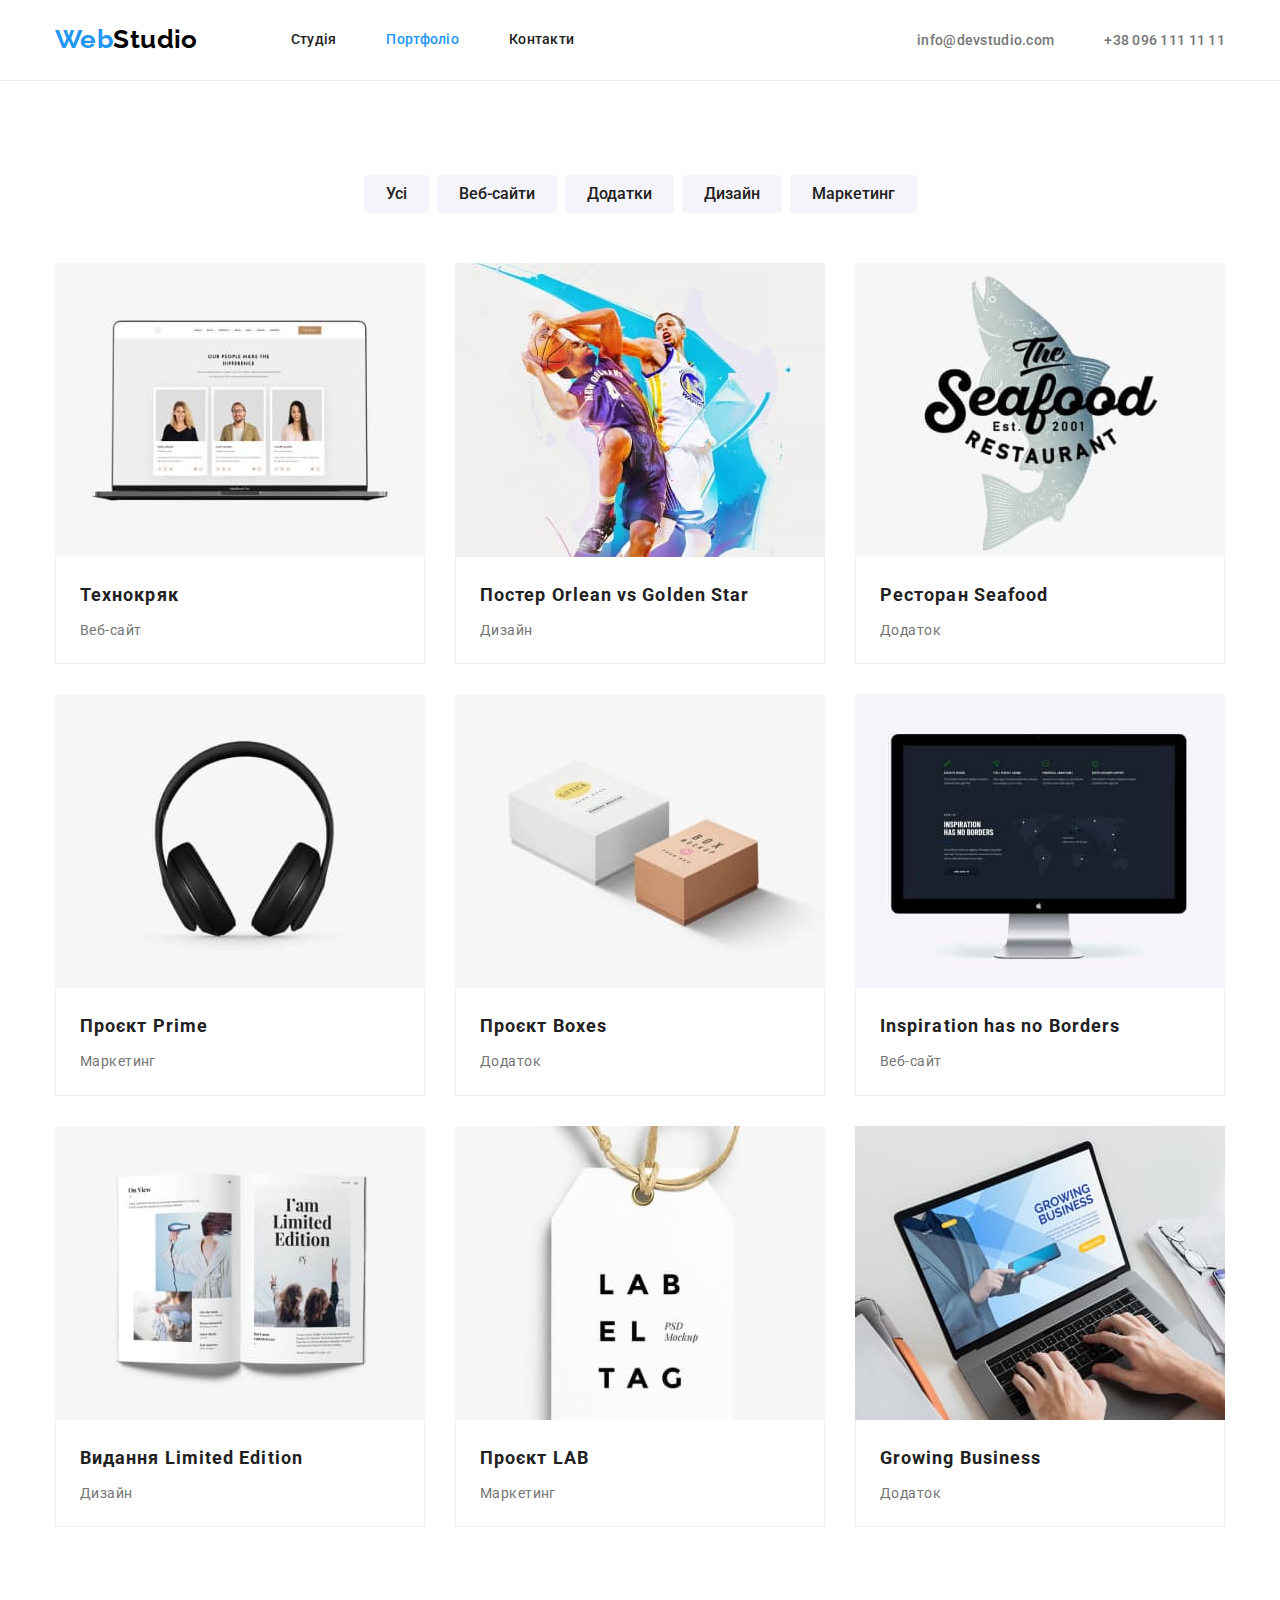
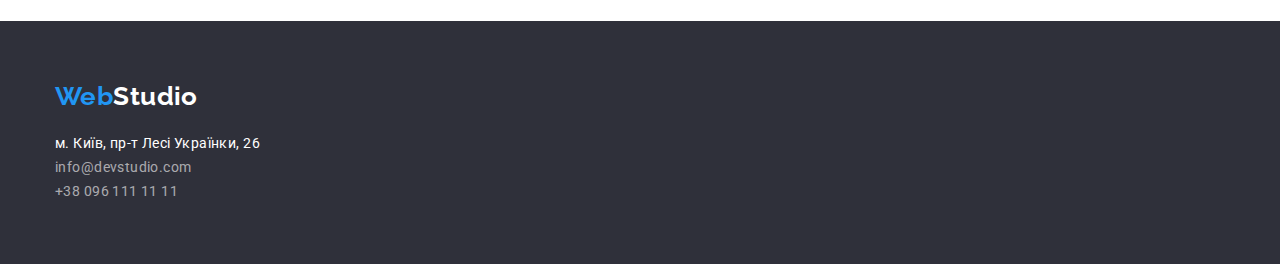
==== portfolio.html @ 47d5ba4a "Initial commit" ====
<!DOCTYPE html>
<html lang="uk">

<head>
    <meta charset="UTF-8">
    <meta http-equiv="X-UA-Compatible" content="IE=edge">
    <meta name="viewport" content="width=device-width, initial-scale=1.0">
    <title>Студія</title>
    <link rel="preconnect" href="https://fonts.googleapis.com">
    <link rel="preconnect" href="https://fonts.gstatic.com" crossorigin>
    <link
        href="https://fonts.googleapis.com/css2?family=Raleway:wght@700&family=Roboto:wght@400;500;700;900&display=swap"
        rel="stylesheet">
    <link rel="stylesheet"
        href="https://cdnjs.cloudflare.com/ajax/libs/modern-normalize/1.1.0/modern-normalize.min.css">
    <link rel="stylesheet" href="./css/styles.css">

</head>

<body>
    <header class="page-header">
        <div class="header-container container">
            <nav class="main-nav">
                <a href="./index.html" class="logo link"><span class="accent">Web</span>Studio</a>

                <ul class="site-nav list">
                    <li class="item">
                        <a href="./index.html" class="link">Студія</a>
                    </li>
                    <li class="item">
                        <a href="./portfolio.html" class="current link">Портфоліо</a>
                    </li>
                    <li class="item">
                        <a href="" class="link">Контакти</a>
                    </li>
                </ul>
            </nav>

            <ul class="header-contacts list">
                <li class="item">
                    <a href="mailto:info@devstudio.com" class="email link">info@devstudio.com</a>
                </li>
                <li class="item">
                    <a href="tel:+380961111111" class="tel link">+38 096 111 11 11</a>
                </li>
            </ul>
        </div>
    </header>

    <main>
        <section class="section">
            <div class="container">
                <h1 class="visually-hidden ">
                    Приклади робот
                </h1>
                <ul class="filter-list list">
                    <li class="item">
                        <button class="button" type="button">Усі</button>
                    </li>
                    <li class="item">
                        <button class="button" type="button">Веб-сайти</button>
                    </li>
                    <li class="item">
                        <button class="button" type="button">Додатки</button>
                    </li>
                    <li class="item">
                        <button class="button" type="button">Дизайн</button>
                    </li>
                    <li class="item">
                        <button class="button" type="button">Маркетинг</button>
                    </li>
                </ul>

                <ul class="portfolio list">
                    <li class="portfolio-item">
                        <a href="" class="link">
                            <img src="./images/techno.jpg" alt="екран ноутбука" width="370" height="294" class="image">
                            <div class="label">
                                <h2 class="title">
                                    Технокряк
                                </h2>
                                <p class="text">
                                    Веб-сайт
                                </p>
                            </div>
                        </a>
                    </li>
                    <li class="portfolio-item">
                        <a href="" class="link">
                            <img src="./images/poster.jpg" alt="баскетбол" width="370" height="294" class="image">
                            <div class="label">
                                <h2 class="title">
                                    Постер <span lang="en">Orlean vs Golden Star</span></h2>
                                <p class="text">
                                    Дизайн
                                </p>
                            </div>
                        </a>
                    </li>
                    <li class="portfolio-item">
                        <a href="" class="link">
                            <img src="./images/seafood.jpg" alt="логотип ресторану" width="370" height="294"
                                class="image">
                            <div class="label">
                                <h2 class="title">
                                    Ресторан <span lang="en">Seafood</span>
                                </h2>
                                <p class="text">
                                    Додаток
                                </p>
                            </div>
                        </a>
                    </li>
                    <li class="portfolio-item">
                        <a href="" class="link">
                            <img src="./images/prime.jpg" alt="навушники" width="370" height="294" class="image">
                            <div class="label">
                                <h2 class="title">
                                    Проєкт <span lang="en">Prime</span>
                                </h2>
                                <p class="text">
                                    Маркетинг
                                </p>
                            </div>
                        </a>
                    </li>
                    <li class="portfolio-item">
                        <a href="" class="link">
                            <img src="./images/boxes.jpg" alt="коробки" width="370" height="294" class="image">
                            <div class="label">
                                <h2 class="title">
                                    Проєкт <span lang="en">Boxes</span>
                                </h2>
                                <p class="text">
                                    Додаток
                                </p>
                            </div>
                        </a>
                    </li>
                    <li class="portfolio-item">
                        <a href="" class="link">
                            <img src="./images/inspiration.jpg" alt="монітор" width="370" height="294" class="image">
                            <div class="label">
                                <h2 class="title" lang="en">
                                    Inspiration has no Borders
                                </h2>
                                <p class="text">
                                    Веб-сайт
                                </p>
                            </div>
                        </a>
                    </li>
                    <li class="portfolio-item">
                        <a href="" class="link">
                            <img src="./images/limited.jpg" alt="журнал" width="370" height="294" class="image">
                            <div class="label">
                                <h2 class="title">
                                    Видання <span lang="en">Limited Edition</span>
                                </h2>
                                <p class="text">
                                    Дизайн
                                </p>
                            </div>
                        </a>
                    </li>
                    <li class="portfolio-item">
                        <a href="" class="link">
                            <img src="./images/lab.jpg" alt="ярлик" width="370" height="294" class="image">
                            <div class="label">
                                <h2 class="title">
                                    Проєкт <span lang="en">LAB</span>
                                </h2>
                                <p class="text">
                                    Маркетинг
                                </p>
                            </div>
                        </a>
                    </li>
                    <li class="portfolio-item">
                        <a href="" class="link">
                            <img src="./images/business.jpg" alt="ноутбук" width="370" height="294" class="image">
                            <div class="label">
                                <h2 class="title" lang="en">
                                    Growing Business
                                </h2>
                                <p class="text">
                                    Додаток
                                </p>
                            </div>
                        </a>
                    </li>
                </ul>
            </div>
        </section>
    </main>


    <footer class="page-footer">
        <div class="container">
            <a href="./index.html" class="logo link"><span class="accent">Web</span>Studio</a>

            <address>
                <ul class="footer-contacts list">
                    <li>
                        <a href="https://goo.gl/maps/CPtrU1FHBa2aNyZL9" class="address link" target="_blank"
                            rel="noopener noreferrer nofollow">м. Київ, пр-т Лесі
                            Українки, 26</a>
                    </li>
                    <li>
                        <a href="mailto:info@devstudio.com" class="email link">info@devstudio.com</a>
                    </li>
                    <li>
                        <a href="tel:+380961111111" class="tel link">+38 096 111 11 11</a>
                    </li>
                </ul>
            </address>
        </div>
    </footer>

</body>

</html>
---- css/styles.css ----
:root {
    --primary-text-color: #757575;
    --secondary-text-color: #212121;
    --accent-color: #2196f3;
    --dark-accent-color: #188CE8;
    --primary-white-color: #ffffff;
    --transparent-white-color: rgba(255, 255, 255, 0.6);
    --secondary-bg-color: #F5F4FA;
    --dark-bg-color: #2F303A;
}

body {
    color: var(--primary-text-color);
    background-color: var(--primary-white-color);
    font-family: 'Roboto', sans-serif;
    font-size: 14px;
    letter-spacing: 0.03em;
}

.list {
    padding: 0;
    margin: 0;

    list-style: none;
}

.link {
    margin-top: 0;
    margin-bottom: 0;
    text-decoration: none;
}

.image {
    display: block;
}

.image {
    display: block;
}

h1,
h2,
h3,
h4,
h5,
h6,
p,
ul {
    margin-top: 0;
    margin-bottom: 0;
}

.visually-hidden {
    position: absolute;
    white-space: nowrap;
    width: 1px;
    height: 1px;
    overflow: hidden;
    border: 0;
    padding: 0;
    clip: rect(0 0 0 0);
    clip-path: inset(50%);
    margin: -1px;
}

.container {
    /* width = 1170px + 2*15px */
    width: 1200px;
    margin: 0 auto;
    padding-left: 15px;
    padding-right: 15px;
}


/* Styles for Header */

.page-header {
    border-bottom: 1px solid #ECECEC;
}

.logo {
    color: #000000;
    font-family: 'Raleway', sans-serif;
    font-weight: 700;
    font-size: 26px;
    line-height: 1.19;
}

.page-header .logo {
    padding-top: 24px;
    padding-bottom: 25px;
    margin-right: 93px;
}

.accent,
.site-nav .link.current {
    color: var(--accent-color);
}

.header-container {
    display: flex;
    align-items: center;
}

.main-nav {
    display: flex;
    align-items: center;
}

.site-nav {
    display: flex;
    align-items: center;
}

.site-nav .item+.item,
.header-contacts .item+.item {
    margin-left: 50px;
}

.site-nav .link {
    padding-top: 32px;

    padding-bottom: 32px;
    color: var(--secondary-text-color);
    font-weight: 500;
    line-height: 1.14;
    letter-spacing: 0.02em;
}

.site-nav .link:hover,
.site-nav .link:focus {
    color: var(--accent-color);
}

.header-contacts {
    display: flex;
    margin-left: auto;
}

.header-contacts .link {
    padding-top: 32px;
    padding-bottom: 32px;

    color: var(--primary-text-color);
    font-weight: 500;
    line-height: 1.14px;
    letter-spacing: 0.02em;
}

.header-contacts .link:hover,
.header-contacts .link:focus {
    color: var(--accent-color);
}



/* Styles for Main */

.section {
    padding-top: 94px;
    padding-bottom: 94px;
}

.section.feature {
    padding-bottom: 0;
}

.section-title {
    margin-bottom: 50px;

    color: var(--secondary-text-color);
    font-size: 36px;
    line-height: 1.16;
    text-align: center;
}


/* Styles for Solutions section*/

.solutions {
    max-width: 1600px;
    padding-top: 200px;
    padding-bottom: 200px;
    margin: auto;

    background-color: var(--dark-bg-color);
    text-align: center;
}

.solutions .title {
    margin: 0 auto 30px;
    width: 696px;

    color: var(--primary-white-color);
    font-weight: 900;
    font-size: 44px;
    line-height: 1.36;
    text-align: center;
    letter-spacing: 0.06em;
    text-transform: uppercase;
}

.solutions .order-button {
    width: 216px;
    height: 50px;

    color: var(--primary-white-color);
    background: var(--accent-color);
    box-shadow: 0px 4px 4px rgba(0, 0, 0, 0.15);
    border: none;
    border-radius: 4px;

    font-family: inherit;
    font-weight: 700;
    font-size: 16px;
    line-height: 1.88;
    text-align: center;
    letter-spacing: 0.06em;
    cursor: pointer;
}

.solutions .order-button:focus,
.solutions .order-button:hover {
    background: var(--dark-accent-color);
}

/* Styles for feature list */

.feature-list {
    display: flex;
    gap: 30px;
}

.feature-list .item{
    flex-basis: calc((100% - 90px) / 4);
}

.feature-list .title {
    margin-bottom: 10px;

    font-size: 14px;
    color: var(--secondary-text-color);
    line-height: 1.14;
    text-transform: uppercase;
}

.feature-list .text {
    line-height: 1.71;
}


/* Styles for work section */

.work-list {
    display: flex;
}

.work-list .item:not(:last-child) {
    margin-right: 30px;
}


/* Styles for Team section */

.team-section {
    background-color: var(--secondary-bg-color);
}

.team-section .title {
    color: var(--secondary-text-color);
}

.team-list {
    display: flex;
}

.team-list .item {
    background-color: var(--primary-white-color);
}

.team-list .item:not(:last-child) {
    margin-right: 30px;
}

.team-list .label {
    padding-top: 30px;
    padding-bottom: 30px;

    box-shadow:
        0px 1px 3px rgba(0, 0, 0, 0.12),
        0px 1px 1px rgba(0, 0, 0, 0.14),
        0px 2px 1px rgba(0, 0, 0, 0.2);
    border-radius: 0px 0px 4px 4px;
}

.team-list .title {
    margin-bottom: 10px;

    font-weight: 500;
    font-size: 16px;
    line-height: 1.19;
    text-align: center;
}

.team-list .text {
    font-size: 16px;
    line-height: 1.19;
    text-align: center;
}



/* Styles for Footer */

.page-footer {
    padding-top: 60px;
    padding-bottom: 60px;
    background-color: var(--dark-bg-color);
}

.page-footer .logo {
    display: inline-block;
    margin-bottom: 20px;

    color: var(--primary-white-color);
}

.footer-contacts .link {
    display: inline-block;

    color: var(--transparent-white-color);
    line-height: 1.71;
    font-style: normal;
}

.footer-contacts .item:not(:last-child) {
    margin-bottom: 9px;
}

.footer-contacts .address {
    color: var(--primary-white-color);
}

.footer-contacts .email:hover,
.footer-contacts .email:focus,
.footer-contacts .tel:hover,
.footer-contacts .tel:focus {
    color: var(--accent-color);
}



/* ========================================== */

/*===    Styles for Portfolio   ===*/

.filter-list {
    display: flex;
    justify-content: center;
    margin-bottom: 50px;
}


.filter-list .item:not(:last-child) {
    margin-right: 8px;
}

.button {
    height: 38px;
    padding: 0 22px;

    background-color: var(--secondary-bg-color);
    color: var(--secondary-text-color);
    border-radius: 4px;
    border: none;

    font-family: inherit;
    font-weight: 500;
    font-size: 16px;
    line-height: 1.63px;
    text-align: center;
    cursor: pointer;
}

.button:hover,
.button:focus {
    box-shadow:
        0px 3px 1px rgba(0, 0, 0, 0.1),
        0px 1px 2px rgba(0, 0, 0, 0.08),
        0px 2px 2px rgba(0, 0, 0, 0.12);

    background-color: var(--accent-color);
    color: var(--primary-white-color);
}

.portfolio {
    display: flex;
    flex-wrap: wrap;
    gap: 30px;
}

.portfolio-item {
    flex-basis: calc((100% - 60px) / 3);
}

.portfolio-item .label {
    padding: 20px 24px;
    border: 1px solid #EEEEEE;
    border-top: none;

    background: var(--primary-white-color);
}

.portfolio-item .title {
    margin-bottom: 4px;

    color: var(--secondary-text-color);
    font-size: 18px;
    line-height: 2;
    letter-spacing: 0.06em;
}

.portfolio-item .text {
    color: var(--primary-text-color);
    line-height: 1.88;
}
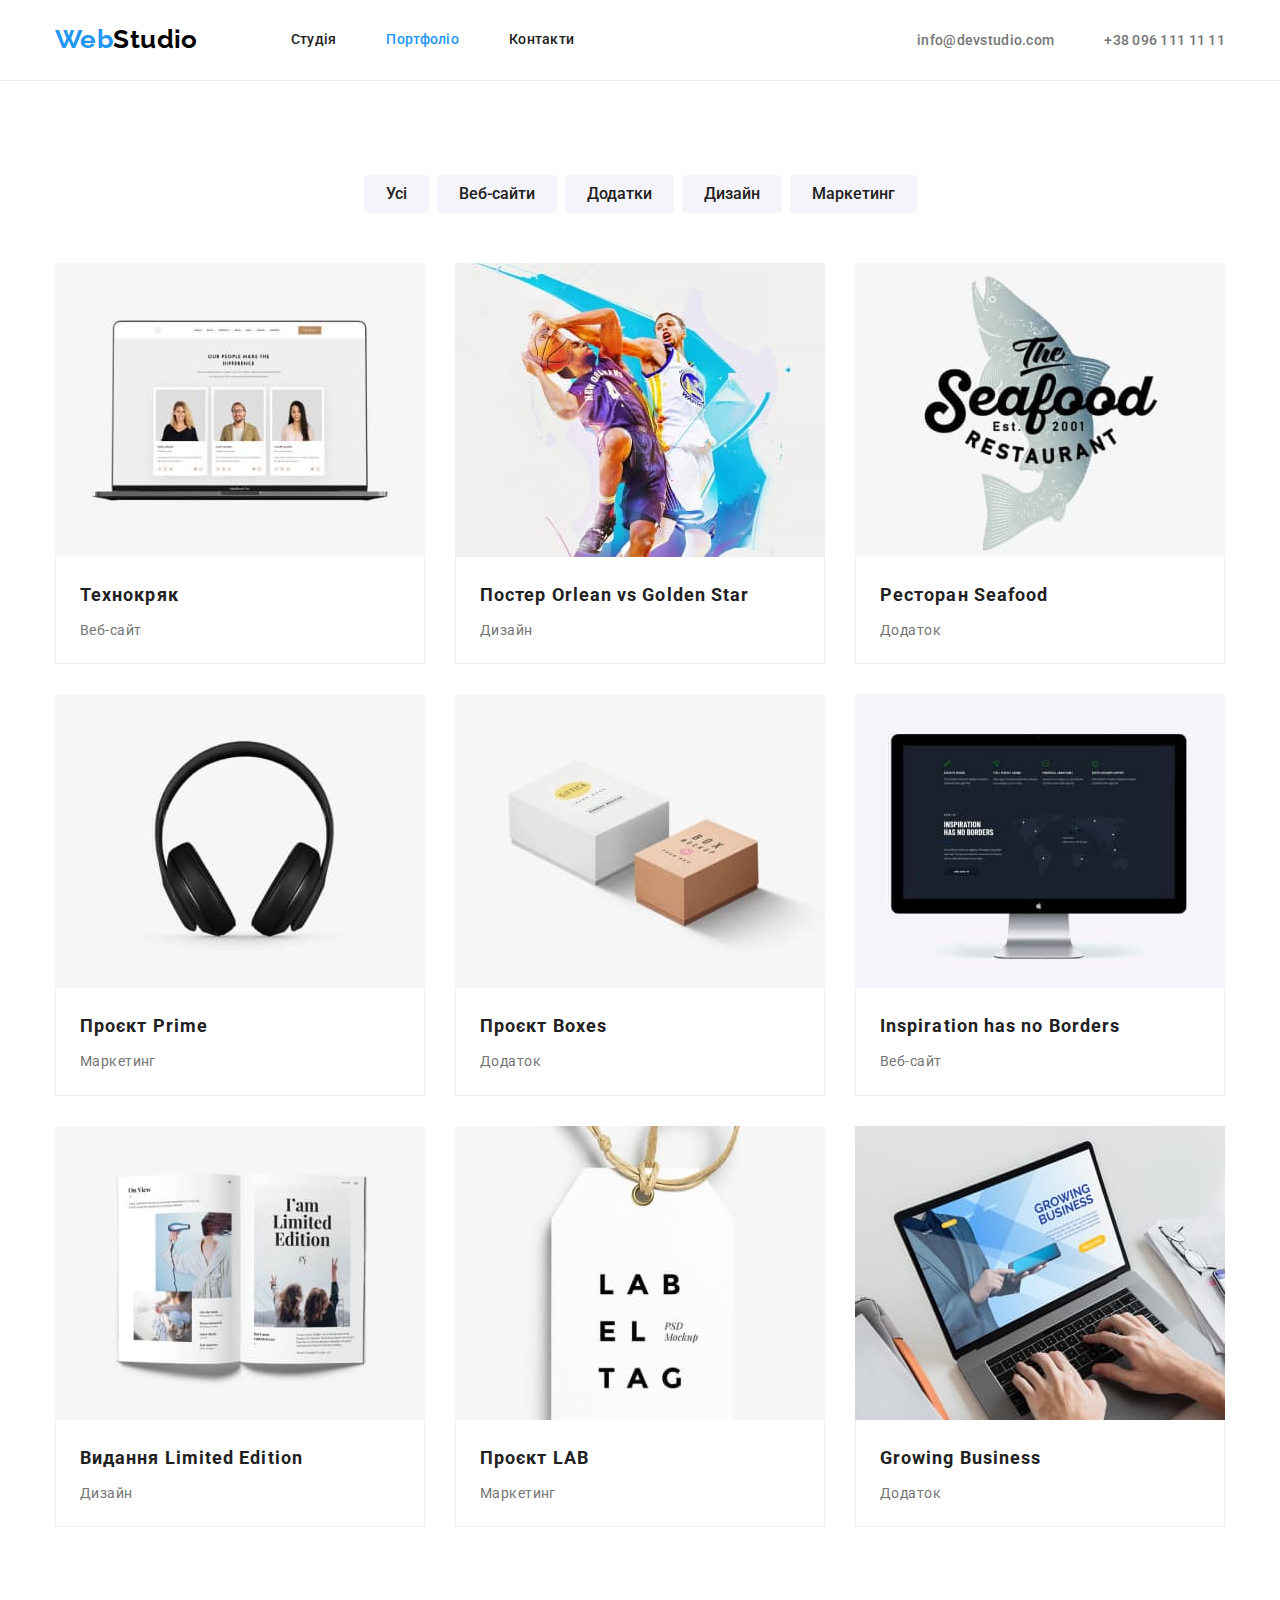
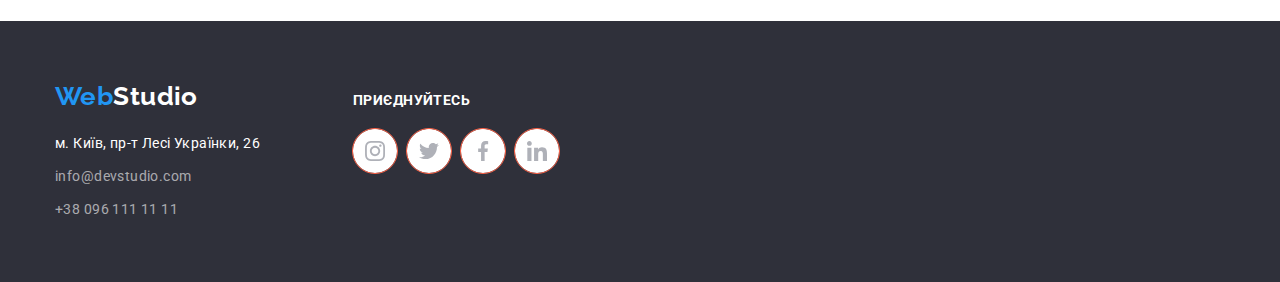
==== commit cf9a21ca: "Додає client section" ====
--- a/portfolio.html
+++ b/portfolio.html
@@ -196,24 +196,62 @@
 
 
     <footer class="page-footer">
-        <div class="container">
-            <a href="./index.html" class="logo link"><span class="accent">Web</span>Studio</a>
-
-            <address>
-                <ul class="footer-contacts list">
-                    <li>
-                        <a href="https://goo.gl/maps/CPtrU1FHBa2aNyZL9" class="address link" target="_blank"
-                            rel="noopener noreferrer nofollow">м. Київ, пр-т Лесі
-                            Українки, 26</a>
-                    </li>
-                    <li>
-                        <a href="mailto:info@devstudio.com" class="email link">info@devstudio.com</a>
-                    </li>
-                    <li>
-                        <a href="tel:+380961111111" class="tel link">+38 096 111 11 11</a>
-                    </li>
-                </ul>
-            </address>
+        <div class="container footer-container">
+            <div class="contacts">
+                <a href="./index.html" class="logo link"><span class="accent">Web</span>Studio</a>
+
+                <address>
+                    <ul class="footer-contacts list">
+                        <li class="item">
+                            <a href="https://goo.gl/maps/CPtrU1FHBa2aNyZL9" class="address link" target="_blank"
+                                rel="noopener noreferrer nofollow">м. Київ, пр-т Лесі
+                                Українки, 26</a>
+                        </li>
+                        <li class="item">
+                            <a href="mailto:info@devstudio.com" class="email link">info@devstudio.com</a>
+                        </li>
+                        <li class="item">
+                            <a href="tel:+380961111111" class="tel link">+38 096 111 11 11</a>
+                        </li>
+                    </ul>
+                </address>
+            </div>           
+
+            <div class="social-contacts">
+                <p class="text">
+                    приєднуйтесь
+                </p>
+                <ul class="social-list list">
+                    <li class="social-item">
+                        <a href="" class="link">
+                            <svg class="icon">
+                                <use href="./images/icons/sprite.svg#icon-instagram"/>
+                            </svg>
+                        </a>
+                    </li>
+                    <li class="social-item">
+                        <a href="" class="link">
+                            <svg class="icon">
+                                <use href="./images/icons/sprite.svg#icon-twitter"/>
+                            </svg>
+                        </a>
+                    </li>
+                    <li class="social-item">
+                        <a href="" class="link">
+                            <svg class="icon">
+                                <use href="./images/icons/sprite.svg#icon-facebook"/>
+                            </svg>
+                        </a>
+                    </li>
+                    <li class="social-item">
+                        <a href="" class="link">
+                            <svg class="icon">
+                                <use href="./images/icons/sprite.svg#icon-linkedin"/>
+                            </svg>
+                        </a>
+                    </li>
+                </ul>
+            </div>
         </div>
     </footer>
 
--- a/css/styles.css
+++ b/css/styles.css
@@ -175,7 +175,7 @@
 }
 
 
-/* Styles for Solutions section*/
+/*  Solutions section*/
 
 .solutions {
     max-width: 1600px;
@@ -183,7 +183,16 @@
     padding-bottom: 200px;
     margin: auto;
 
-    background-color: var(--dark-bg-color);
+    background-image:
+        linear-gradient(to right,
+            rgba(47, 48, 58, 0.4),
+            rgba(47, 48, 58, 0.4)),
+        url("../images/hero-img.jpg");
+    background-repeat: no-repeat;
+    background-position: center;
+    background-size: cover;
+
+    background-color: #C4C4C4;
     text-align: center;
 }
 
@@ -231,9 +240,21 @@
     gap: 30px;
 }
 
-.feature-list .item{
+.feature-list .item {
     flex-basis: calc((100% - 90px) / 4);
 }
+
+.feature-list .icon {
+    display: block;
+    width: 270px;
+    height: 120px;
+    padding-top: 25px;
+    padding-bottom: 25px;
+    margin-bottom: 30px;
+
+    background: var(--secondary-bg-color);
+}
+
 
 .feature-list .title {
     margin-bottom: 10px;
@@ -249,7 +270,7 @@
 }
 
 
-/* Styles for work section */
+/* Work section */
 
 .work-list {
     display: flex;
@@ -260,7 +281,7 @@
 }
 
 
-/* Styles for Team section */
+/* Team section */
 
 .team-section {
     background-color: var(--secondary-bg-color);
@@ -283,8 +304,7 @@
 }
 
 .team-list .label {
-    padding-top: 30px;
-    padding-bottom: 30px;
+    padding: 30px 32px;
 
     box-shadow:
         0px 1px 3px rgba(0, 0, 0, 0.12),
@@ -303,19 +323,66 @@
 }
 
 .team-list .text {
+    margin-bottom: 16px;
     font-size: 16px;
     line-height: 1.19;
     text-align: center;
 }
 
-
-
-/* Styles for Footer */
+.social-list {
+    display: flex;
+    gap: 10px;
+}
+
+.social-list .social-item {
+    /* width: 44px;
+    height: 44px; */
+    border: none;
+    border-radius: 50%;
+
+    outline: 1px solid tomato;
+}
+
+
+.social-list .icon {
+    display: block;
+    width: 44px;
+    height: 44px;
+}
+
+/* Client section */
+
+.client-list {
+    display: flex;
+    gap: 30px;
+
+}
+
+.client-list .icon {
+    display: block;
+    width: 170px;
+    height: 92px;
+    padding: 16px 32px;
+    border: 1px solid #AFB1B8;
+    border-radius: 4px;
+
+    background-color: var(--primary-white-color);
+}
+
+
+
+
+/* Footer */
 
 .page-footer {
     padding-top: 60px;
     padding-bottom: 60px;
     background-color: var(--dark-bg-color);
+}
+
+.footer-container {
+    display: flex;
+    gap: 93px;
 }
 
 .page-footer .logo {
@@ -348,7 +415,16 @@
     color: var(--accent-color);
 }
 
-
+.social-contacts .text {
+    margin-top: 12px;
+    margin-bottom: 20px;
+
+    color: var(--primary-white-color);
+
+    font-weight: 700;
+    line-height: 1.14;
+    text-transform: uppercase;
+}
 
 /* ========================================== */
 
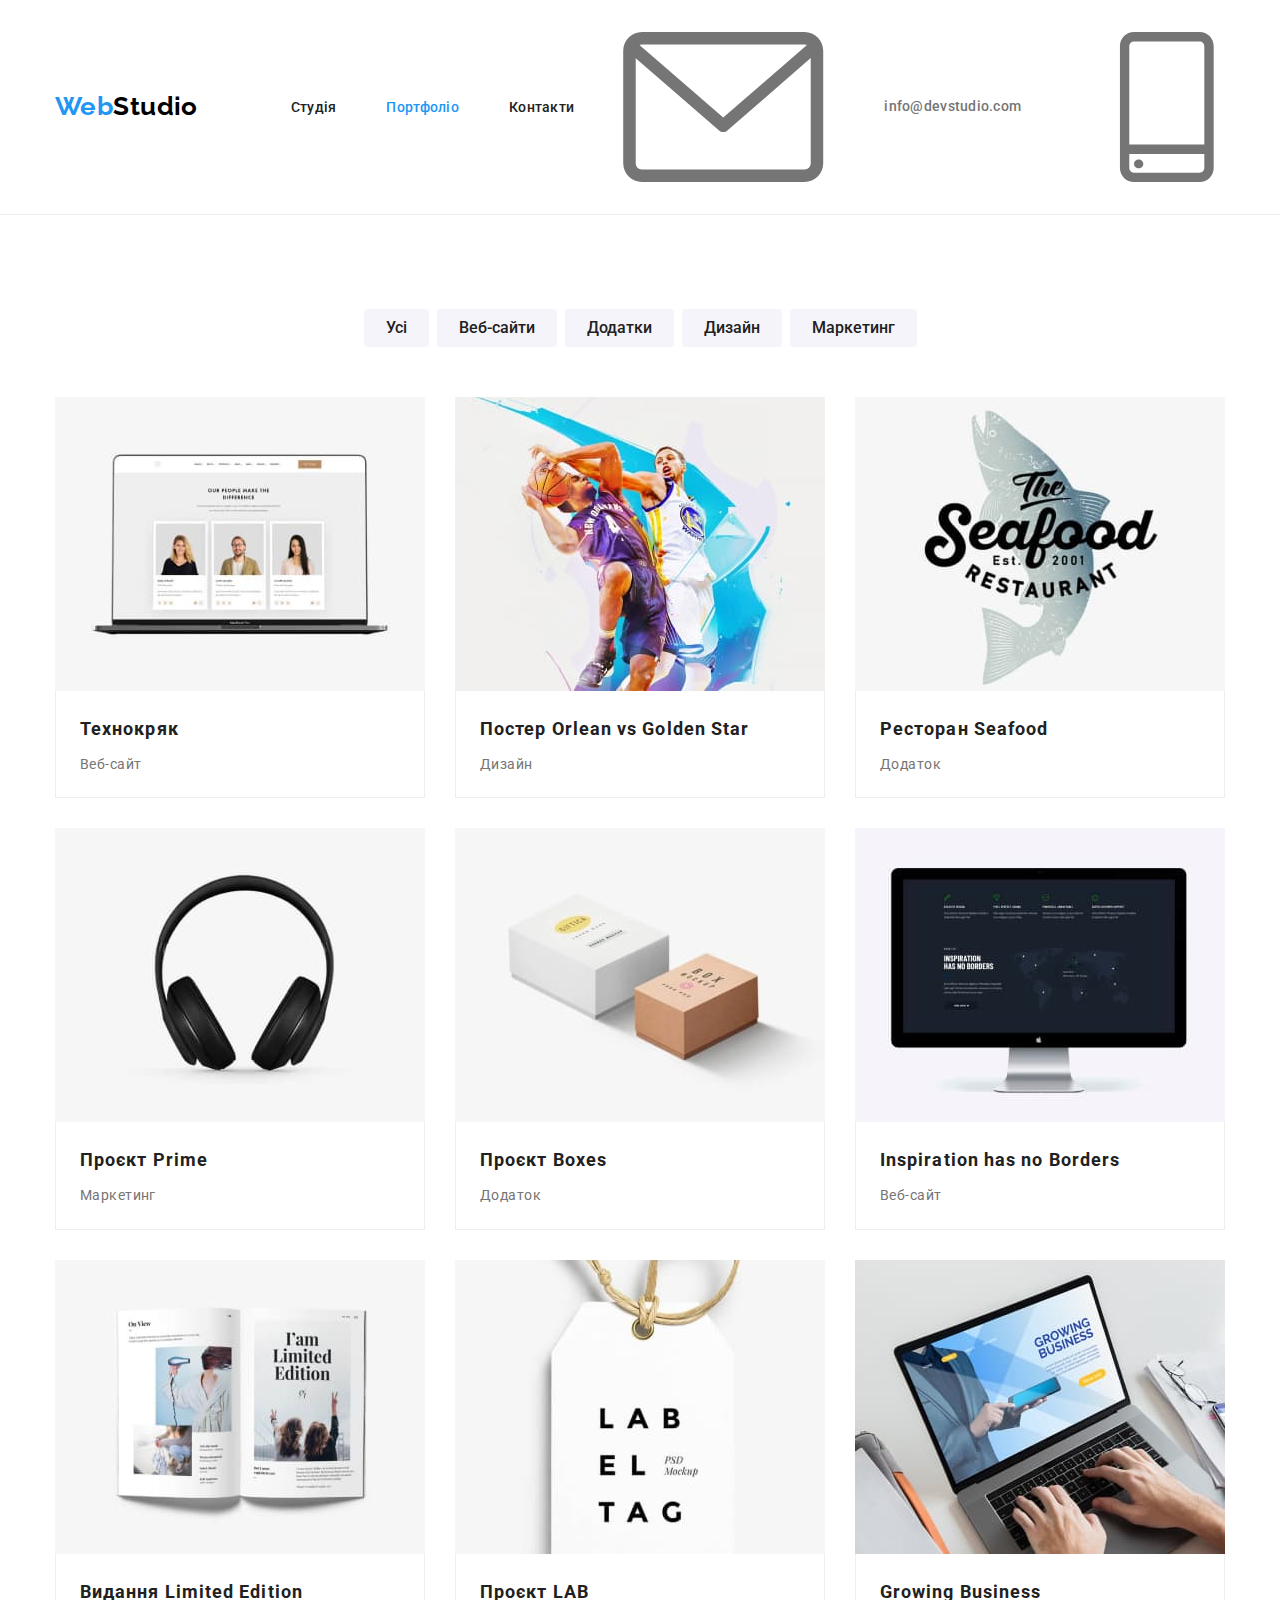
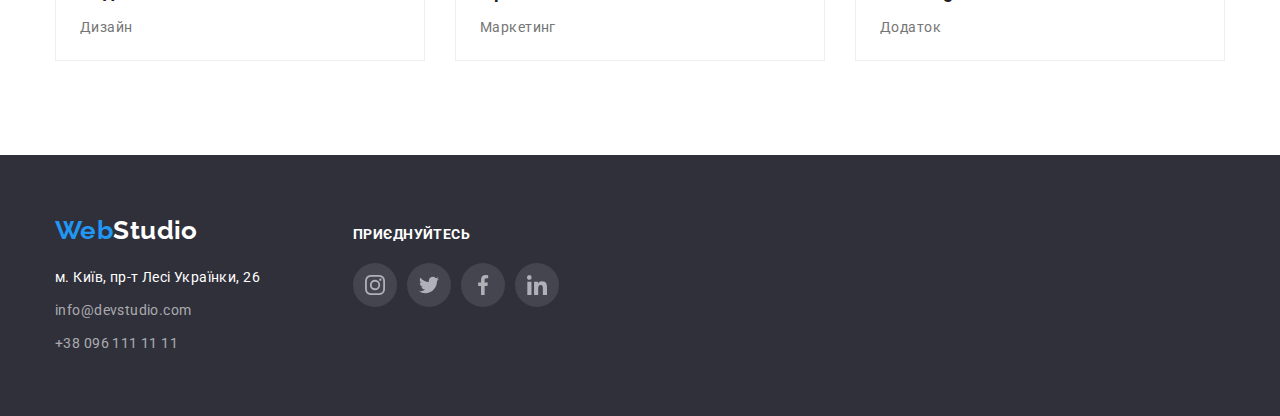
==== commit d72ad189: "Додає стилі для іконок" ====
--- a/portfolio.html
+++ b/portfolio.html
@@ -38,10 +38,18 @@
 
             <ul class="header-contacts list">
                 <li class="item">
-                    <a href="mailto:info@devstudio.com" class="email link">info@devstudio.com</a>
+                    <a href="mailto:info@devstudio.com" class="email link">
+                        <svg class="icon icon-envelope">
+                            <use href="./images/icons/sprite.svg#icon-envelope" />
+                        </svg>
+                        info@devstudio.com</a>
                 </li>
                 <li class="item">
-                    <a href="tel:+380961111111" class="tel link">+38 096 111 11 11</a>
+                    <a href="tel:+380961111111" class="tel link">
+                        <svg class="icon icon-smartphone">
+                            <use href="./images/icons/sprite.svg#icon-smartphone" />
+                        </svg>
+                        +38 096 111 11 11</a>
                 </li>
             </ul>
         </div>
@@ -224,29 +232,29 @@
                 <ul class="social-list list">
                     <li class="social-item">
                         <a href="" class="link">
-                            <svg class="icon">
-                                <use href="./images/icons/sprite.svg#icon-instagram"/>
-                            </svg>
-                        </a>
-                    </li>
-                    <li class="social-item">
-                        <a href="" class="link">
-                            <svg class="icon">
-                                <use href="./images/icons/sprite.svg#icon-twitter"/>
-                            </svg>
-                        </a>
-                    </li>
-                    <li class="social-item">
-                        <a href="" class="link">
-                            <svg class="icon">
-                                <use href="./images/icons/sprite.svg#icon-facebook"/>
-                            </svg>
-                        </a>
-                    </li>
-                    <li class="social-item">
-                        <a href="" class="link">
-                            <svg class="icon">
-                                <use href="./images/icons/sprite.svg#icon-linkedin"/>
+                            <svg class="icon" width="44" height="44">
+                                <use href="./images/icons.svg#icon-instagram" />
+                            </svg>
+                        </a>
+                    </li>
+                    <li class="social-item">
+                        <a href="" class="link">
+                            <svg class="icon" width="44" height="44">
+                                <use href="./images/icons.svg#icon-twitter" />
+                            </svg>
+                        </a>
+                    </li>
+                    <li class="social-item">
+                        <a href="" class="link">
+                            <svg class="icon" width="44" height="44">
+                                <use href="./images/icons.svg#icon-facebook" />
+                            </svg>
+                        </a>
+                    </li>
+                    <li class="social-item">
+                        <a href="" class="link">
+                            <svg class="icon" width="44" height="44">
+                                <use href="./images/icons.svg#icon-linkedin" />
                             </svg>
                         </a>
                     </li>
--- a/css/styles.css
+++ b/css/styles.css
@@ -7,6 +7,7 @@
     --transparent-white-color: rgba(255, 255, 255, 0.6);
     --secondary-bg-color: #F5F4FA;
     --dark-bg-color: #2F303A;
+    --social-icon-color: #afb1b8;
 }
 
 body {
@@ -110,12 +111,12 @@
 .site-nav {
     display: flex;
     align-items: center;
-}
-
-.site-nav .item+.item,
-.header-contacts .item+.item {
+    gap: 50px;
+}
+/* 
+.site-nav .item+.item {
     margin-left: 50px;
-}
+} */
 
 .site-nav .link {
     padding-top: 32px;
@@ -135,6 +136,12 @@
 .header-contacts {
     display: flex;
     margin-left: auto;
+    gap: 30px;
+}
+
+.header-contacts .link {
+    display: flex;
+    align-items: center;
 }
 
 .header-contacts .link {
@@ -147,9 +154,17 @@
     letter-spacing: 0.02em;
 }
 
+.header-contacts .icon {
+    margin-right: 10px;
+    fill: var(--primary-text-color);
+}
+
 .header-contacts .link:hover,
-.header-contacts .link:focus {
+.header-contacts .link:focus,
+.header-contacts .link:hover .icon,
+.header-contacts .link:focus .icon {
     color: var(--accent-color);
+    fill: var(--accent-color);
 }
 
 
@@ -246,7 +261,7 @@
 
 .feature-list .icon {
     display: block;
-    width: 270px;
+    width: 100%;
     height: 120px;
     padding-top: 25px;
     padding-bottom: 25px;
@@ -335,41 +350,59 @@
 }
 
 .social-list .social-item {
-    /* width: 44px;
-    height: 44px; */
     border: none;
     border-radius: 50%;
-
-    outline: 1px solid tomato;
-}
-
-
-.social-list .icon {
+}
+
+.social-item .icon {
     display: block;
-    width: 44px;
-    height: 44px;
-}
+
+    fill: var(--social-icon-color);
+}
+
+
+.social-item:hover .icon,
+.social-item .link:focus .icon {
+    fill: var(--primary-white-color);
+}
+
+.social-item:hover,
+.social-item .link:focus .icon {
+    background-color: var(--accent-color);
+}
+
+
 
 /* Client section */
 
 .client-list {
     display: flex;
     gap: 30px;
-
-}
-
+}
+
+
+/* 
+.client-list .link{
+    width: 170px;
+    height: 92px;
+    padding: 16px 32px;
+}
+ */
 .client-list .icon {
-    display: block;
     width: 170px;
     height: 92px;
     padding: 16px 32px;
     border: 1px solid #AFB1B8;
     border-radius: 4px;
 
+    fill: var(--social-icon-color);
     background-color: var(--primary-white-color);
 }
 
-
+.client-list .icon:hover {
+    fill: var(--accent-color);
+    border-color: var(--accent-color);
+}
 
 
 /* Footer */
@@ -426,7 +459,15 @@
     text-transform: uppercase;
 }
 
-/* ========================================== */
+.social-contacts .social-item {
+    background: rgba(255, 255, 255, 0.1);
+}
+
+.social-contacts .social-item:hover {
+    background-color: var(--accent-color);
+}
+
+/* ================================================== */
 
 /*===    Styles for Portfolio   ===*/
 
@@ -479,6 +520,13 @@
     flex-basis: calc((100% - 60px) / 3);
 }
 
+.portfolio-item:hover {
+    box-shadow:
+        0px 1px 1px rgba(0, 0, 0, 0.12),
+        0px 4px 4px rgba(0, 0, 0, 0.06),
+        1px 4px 6px rgba(0, 0, 0, 0.16);
+}
+
 .portfolio-item .label {
     padding: 20px 24px;
     border: 1px solid #EEEEEE;
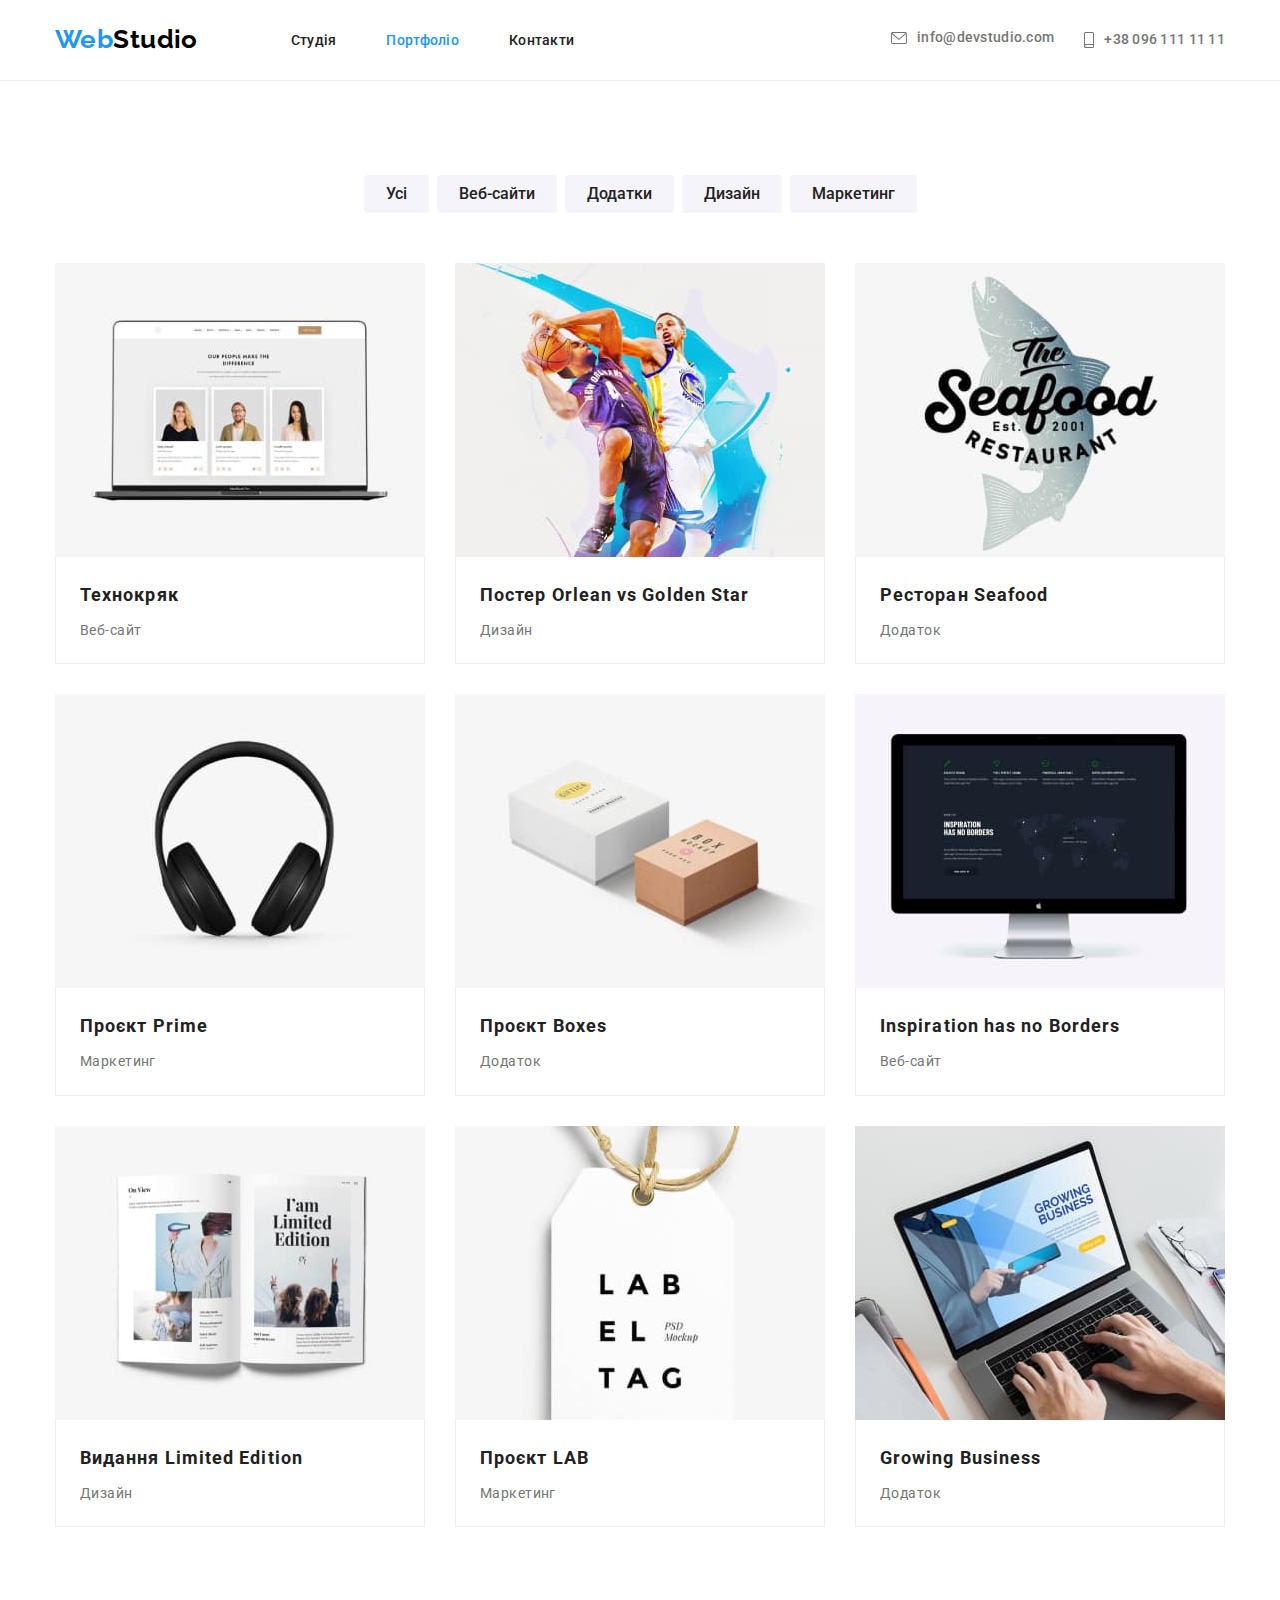
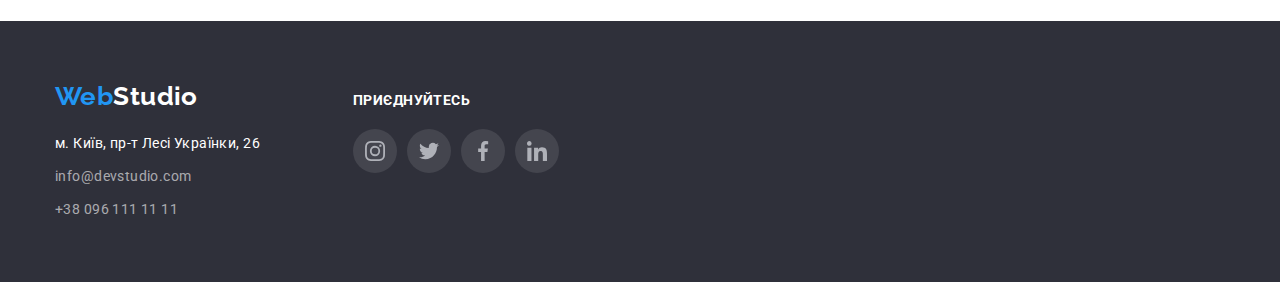
==== commit 457a2b5c: "Стилі іконок" ====
--- a/portfolio.html
+++ b/portfolio.html
@@ -39,15 +39,15 @@
             <ul class="header-contacts list">
                 <li class="item">
                     <a href="mailto:info@devstudio.com" class="email link">
-                        <svg class="icon icon-envelope">
-                            <use href="./images/icons/sprite.svg#icon-envelope" />
+                        <svg class="icon" width="16" height="12">
+                            <use href="./images/icons.svg#icon-envelope" />
                         </svg>
                         info@devstudio.com</a>
                 </li>
                 <li class="item">
                     <a href="tel:+380961111111" class="tel link">
-                        <svg class="icon icon-smartphone">
-                            <use href="./images/icons/sprite.svg#icon-smartphone" />
+                        <svg class="icon" width="10" height="16">
+                            <use href="./images/icons.svg#icon-smartphone" />
                         </svg>
                         +38 096 111 11 11</a>
                 </li>
@@ -223,7 +223,7 @@
                         </li>
                     </ul>
                 </address>
-            </div>           
+            </div>
 
             <div class="social-contacts">
                 <p class="text">
--- a/css/styles.css
+++ b/css/styles.css
@@ -73,6 +73,7 @@
 }
 
 
+
 /* Styles for Header */
 
 .page-header {
@@ -113,10 +114,6 @@
     align-items: center;
     gap: 50px;
 }
-/* 
-.site-nav .item+.item {
-    margin-left: 50px;
-} */
 
 .site-nav .link {
     padding-top: 32px;
@@ -248,6 +245,8 @@
     background: var(--dark-accent-color);
 }
 
+
+
 /* Styles for feature list */
 
 .feature-list {
@@ -270,7 +269,6 @@
     background: var(--secondary-bg-color);
 }
 
-
 .feature-list .title {
     margin-bottom: 10px;
 
@@ -294,6 +292,7 @@
 .work-list .item:not(:last-child) {
     margin-right: 30px;
 }
+
 
 
 /* Team section */
@@ -360,7 +359,6 @@
     fill: var(--social-icon-color);
 }
 
-
 .social-item:hover .icon,
 .social-item .link:focus .icon {
     fill: var(--primary-white-color);
@@ -380,14 +378,6 @@
     gap: 30px;
 }
 
-
-/* 
-.client-list .link{
-    width: 170px;
-    height: 92px;
-    padding: 16px 32px;
-}
- */
 .client-list .icon {
     width: 170px;
     height: 92px;
@@ -405,6 +395,7 @@
 }
 
 
+
 /* Footer */
 
 .page-footer {
@@ -466,6 +457,10 @@
 .social-contacts .social-item:hover {
     background-color: var(--accent-color);
 }
+
+
+
+
 
 /* ================================================== */
 
